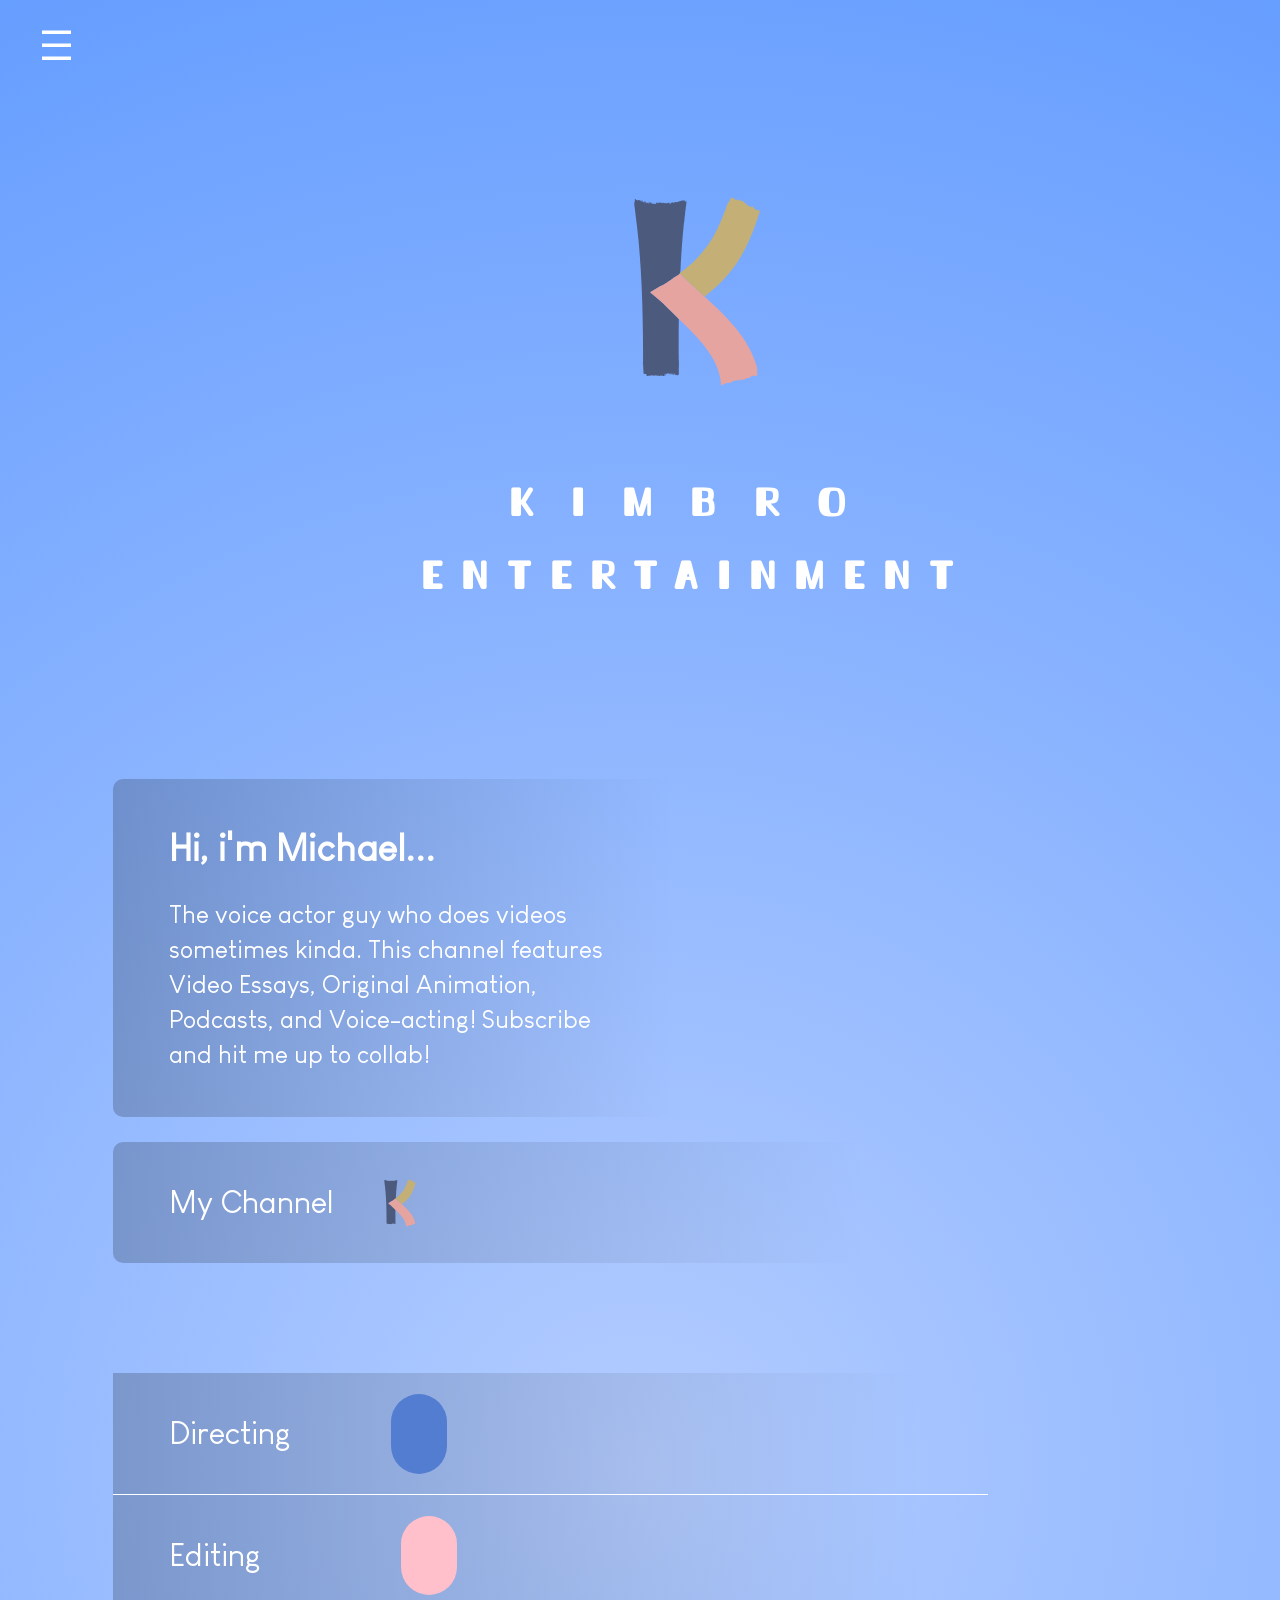
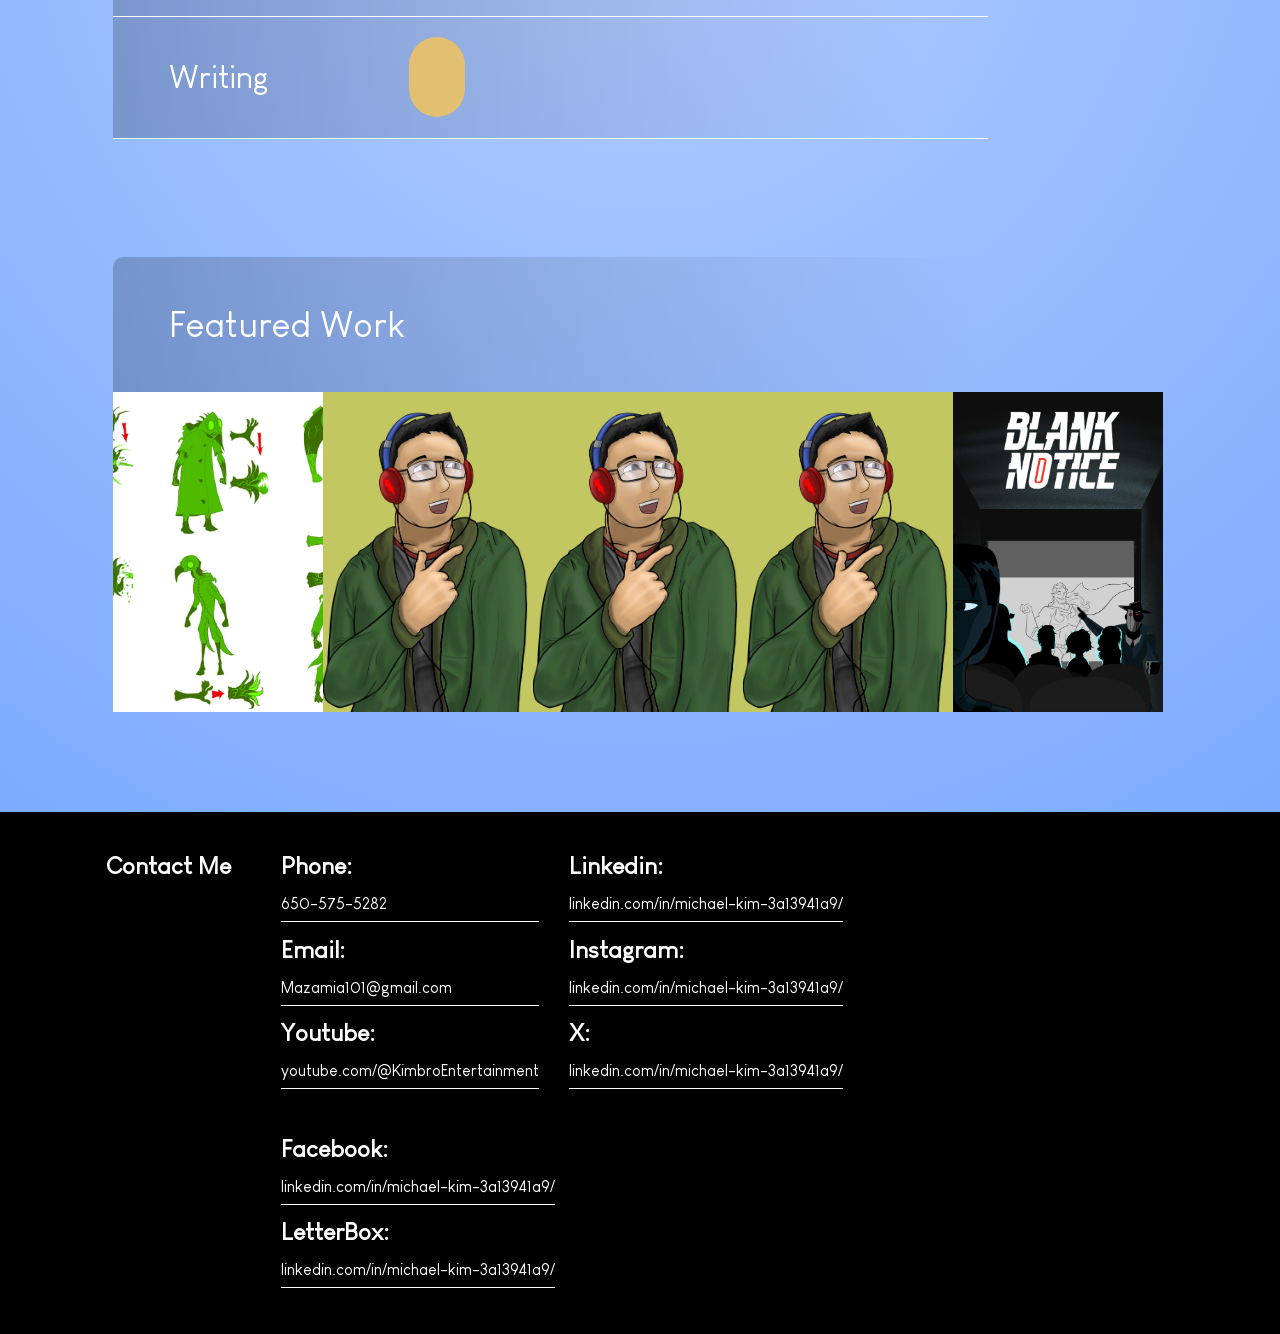
==== index.html @ 1cc4158d "first commit" ====
<!DOCTYPE html>
<html>
    <head>
      <!--Uploaded and changed on Sep 4 3:42-->
      <link rel="icon" type="image/svg+xml" href="Homepage Images/KimbroEntLogo.svg">
      <title>Kimbro Entertainment</title>
        <link href="https://fonts.googleapis.com/css?family=Lato: 100,300,400,700|Luckiest+Guy|Oxygen:300,400" rel="stylesheet">
        <link rel="stylesheet" href="CSS/Homepage.CSS">
        <script src="JS/MichaelKim.js" defer></script>
        <meta name="viewport" content="width=device-width, initial-scale=1.0">
        <!--<script src="JS/main.js"></script>-->
      
      <style>
        a {/* Changes text color */
          color: #000000;                        /* Changes text color */
          text-decoration-line: underline;       /* Ensures the line is visible */
          text-decoration-color: #0000;       /* Changes underline color independently */
          text-decoration-thickness: 2px;       /* Optional: changes underline thickness */
        }
      </style>
    </head>

  <body>
<!-- CLICKABLE INTERACTION ITEM, Lightboxes -->
<div id="lightbox" class="hidden">
    <div id="lightbox-content">
      <img id="lightbox-img" src="" alt=""><!--Image-->
      <video id="lightbox-video" class="hidden" controls></video><!--Video-->
      <iframe id="lightbox-youtube" class="hidden" frameborder="0" allow="autoplay; encrypted-media" allowfullscreen></iframe><!--Iframe Youtube-->
    </div>    
    <!-- <div class="gapMaker"></div> -->
    <div id="arrow-and-captions">
    <div id="closeContainer">
      <span id="lightbox-close" onclick="closeLightbox()">&#10540;</span>
    </div>
      <div id="lightbox-caption"></div><!--Image Description-->
    </div>
        <div id="lightbox-arrows">
          <span id="lightbox-prev" onclick="changeSlide(-1)">&#9655;</span><!--ARRO BACK-->
          <span id="lightbox-next" onclick="changeSlide(1)">&#9655;</span><!--ARRO FORWARD-->
        </div>
  </div>
  <iframe id="lightbox-youtube" class="hidden" frameborder="0" allow="autoplay; encrypted-media" allowfullscreen></iframe>
<!-- CLICKABLE INTERACTION ITEM, lightboxes -->

<div class="flexbox">

<div class="scroller">
    <div class="sticky-follow">
    <div class="details-wrapper">
    <div class="icon-crop">
      <button class="summary-toggle"><p>—<br>—<br>—</p></button> <!-- ☰ -->
    </div>
        <div class="scroll-button">
            <ul class="anchorBar">
              <li class="anchorbar-item"><a href="index.html">Home</a></li>
              <li class="anchorbar-item"><a href="Directing.html">Directing</a></li>
              <li class="anchorbar-item"><a href="Editing.html">Editing</a></li>
              <li class="anchorbar-item"><a href="Writing.html">Writing</a></li>
              <li class="anchorbar-item"><a href="https://www.youtube.com/@KimbroEntertainment" target="_blank">My Channel</a></li>
              <li class="anchorbar-item"><a href="AboutPage.html">About</a></li>
              <li class="anchorbar-item" id="ContactForPhones"><a href="#ContactMe">Contact Me</a></li>
            </ul>
        </div>
      </div>
    </div>
</div>


    <div class="blockbox">
    <div class="Title-Card">
    <div class="mainLogo"><img src="Homepage Images/KimbroEntLogo.svg" alt="Kimbro Ent Logo"/></div><!--Main Logo Face-->
    <h1 class="Title-Words">KIMBRO</h1>
    <h1 class="Title-Words-Line-2" style="letter-spacing: 0.5em;">ENTERTAINMENT</h1>
    </div>
    
    <div class="text-chunk">
        <h2 class="Sans-Serif-Title">Hi, i'm Michael...</h2>
        <p>The voice actor guy who does videos sometimes kinda. This channel features Video Essays, Original Animation, Podcasts, and Voice-acting! Subscribe and hit me up to collab!</p>
    </div>

<a href="https://www.youtube.com/@KimbroEntertainment" target="_blank">
    <div class="category-label-2">
      <h1 class="section-label">My Channel</h1>
      <img src="Homepage Images/KimbroEntLogo.svg" alt="Kimbro Entertainment logo"/>    
  </div>
</a>

<div class="gapMaker"></div>

<a href="Directing.html">
    <div class="category-label">
        <h1 class="section-label">Directing</h1>
        <img src="Homepage Images/Mittens.png" class="section-image" alt="Kimbro Entertainment logo"/>    
    </div>
</a>

<div class="gap"></div>

<a href="Editing.html">
    <div class="category-label">
        <h1 class="section-label">Editing&nbsp;&nbsp;&nbsp;&nbsp;&nbsp;</h1>
        <img src="Homepage Images/Poppy.png" class="section-image2" alt="Kimbro Entertainment logo"/>    
    </div>
</a>

<div class="gap"></div>

<a href="Writing.html">
    <div class="category-label">
        <h1 class="section-label">Writing&nbsp;&nbsp;&nbsp;&nbsp;&nbsp;</h1>
        <img src="Homepage Images/Shibo.png" class="section-image3" alt="Kimbro Entertainment logo"/>
    </div>
</a>
<div class="gap"></div>

<div class="gapMaker"></div>
<br>

    <div class="text-label-Featured-Work" >
        <h2>Featured Work</h2>
    </div>

    <!--<div class="marquee-wrapper">
        <div class="marquee-track">-->
  <div class="workRow">   
          <div class="portfolio-item">
            <img src="Website Graphics/Animation/Blank Notice/Biohazard concept art.jpg"
            alt="Video Game" style="height:100%; width: 100%;"  
            data-images='[{"type":"youtube","src":"VGnrLfl15Lw"},
            {"type":"image","src":"Website Graphics/Animation/Blank Notice/1 BN work.jpg"}, 
            {"type":"image","src":"Website Graphics/Animation/Blank Notice/2 BN work.jpg"},
            {"type":"image","src":"Website Graphics/Animation/Blank Notice/Biohazard concept art.jpg"}]' 
            data-caption="<strong>Title</strong><br><br>Blah blah blah blah blah blah blah blah blah blah blah blah blah blah blah blah blah blah blah blah blah blah blah blah blah.<br> Role: Director<br><br> <a href='https://www.youtube.com/watch?v=VGnrLfl15Lw' target='_blank'> LINK </a>" 
            onclick="openLightbox(this)"/>
            <div class="item-overlay">
              <span class="item-title">Title</span>
            </div>
          </div>
        
          <div class="portfolio-item">
            <img src="Homepage Images/Michael's image.jpg"
            alt="Video Game" style="height:100%; width: 100%;"  
            data-images='[{"type":"youtube","src":"VGnrLfl15Lw"},
            {"type":"image","src":"Website Graphics/Animation/Blank Notice/1 BN work.jpg"}, 
            {"type":"image","src":"Website Graphics/Animation/Blank Notice/2 BN work.jpg"},
            {"type":"image","src":"Website Graphics/Animation/Blank Notice/Biohazard concept art.jpg"}]' 
            data-caption="<strong>Title</strong><br><br>Blah blah blah blah blah blah blah blah blah blah blah blah blah blah blah blah blah blah blah blah blah blah blah blah blah.<br> Role: Director<br><br> <a href='https://www.youtube.com/watch?v=VGnrLfl15Lw' target='_blank'> LINK </a>" 
            onclick="openLightbox(this)"/>
            <div class="item-overlay">
              <span class="item-title">Title</span>
            </div>
          </div>

          <div class="portfolio-item">
            <img src="Homepage Images/Michael's image.jpg"
            alt="Video Game" style="height:100%; width: 100%;"  
            data-images='[{"type":"youtube","src":"VGnrLfl15Lw"},
            {"type":"image","src":"Website Graphics/Animation/Blank Notice/1 BN work.jpg"}, 
            {"type":"image","src":"Website Graphics/Animation/Blank Notice/2 BN work.jpg"},
            {"type":"image","src":"Website Graphics/Animation/Blank Notice/Biohazard concept art.jpg"}]' 
            data-caption="<strong>Title</strong><br><br>Blah blah blah blah blah blah blah blah blah blah blah blah blah blah blah blah blah blah blah blah blah blah blah blah blah.<br> Role: Director<br><br> <a href='https://www.youtube.com/watch?v=VGnrLfl15Lw' target='_blank'> LINK </a>" 
            onclick="openLightbox(this)"/>
            <div class="item-overlay">
              <span class="item-title">Title</span>
            </div>
          </div>

          <div class="portfolio-item">
            <img src="Homepage Images/Michael's image.jpg"
            alt="Video Game" style="height:100%; width: 100%;"  
            data-images='[{"type":"youtube","src":"VGnrLfl15Lw"},
            {"type":"image","src":"Website Graphics/Animation/Blank Notice/1 BN work.jpg"}, 
            {"type":"image","src":"Website Graphics/Animation/Blank Notice/2 BN work.jpg"},
            {"type":"image","src":"Website Graphics/Animation/Blank Notice/Biohazard concept art.jpg"}]' 
            data-caption="<strong>Title</strong><br><br>Blah blah blah blah blah blah blah blah blah blah blah blah blah blah blah blah blah blah blah blah blah blah blah blah blah.<br> Role: Director<br><br> <a href='https://www.youtube.com/watch?v=VGnrLfl15Lw' target='_blank'> LINK </a>" 
            onclick="openLightbox(this)"/>
            <div class="item-overlay">
              <span class="item-title">Title</span>
            </div>
          </div>

    <!-- this is a "scapegoat" item meant to keep the page from lagging. DO NOT DESTROY overflow-cover OR IT WILL LAG-->
          <div class="portfolio-item">
            <img src="Website Graphics/Animation/Blank Notice/1 BN work.jpg"
            alt="Magazine" style="height:100%; width: 100%;"  
            data-images='[{"type":"youtube","src":"VGnrLfl15Lw"},
            {"type":"image","src":"Website Graphics/Animation/Blank Notice/1 BN work.jpg"}, 
            {"type":"image","src":"Website Graphics/Animation/Blank Notice/2 BN work.jpg"},
            {"type":"image","src":"Website Graphics/Animation/Blank Notice/Biohazard concept art.jpg"}]' 
            data-caption="<strong>Blank Notice</strong><br><br> As superheroes begin disappearing after their secret identities are exposed by the detective agency Blank Notice, the sudden emergence of a new hero—Paragon—threatens everything. Forced into a desperate race to save their business, the agency uncovers unsettling clues about the true motives of their enigmatic leader, Dr. Blank.<br> Role: Director<br><br> <a href='https://www.youtube.com/watch?v=VGnrLfl15Lw' target='_blank'> LINK </a>" 
            onclick="openLightbox(this)"/>        
            <div class="item-overlay">
              <span class="item-title">Blank Notice</span>
            </div>
          </div>
        

    </div>
        
      <!--</div>
        </div>-->
      </div>
    </div>

<div class="gapMaker"></div>

    <footer class="footer">
        <h2 class="Sans-Serif-Title" id="ContactMe">Contact Me</h2>
        <div class="Contact-Me" id="ContactMe">
        <ul class="contact-info">
            <li class="contact-item"><strong class="bolded-item1">Phone:</strong><br>  650-575-5282</li>
        <div style=" height: 0.5px; background-color: white; margin-bottom: 10px;"></div><!--DIVIDING BAR for readabilty-->
            <li class="contact-item"><a href="mailto:Mazamia101@gmail.com"><strong class="bolded-item1">Email:</strong><br>  Mazamia101@gmail.com</a></li>
        <div style=" height: 0.5px; background-color: white; margin-bottom: 10px;"></div><!--DIVIDING BAR for readabilty-->
            <li class="contact-item"><a href="https://www.youtube.com/@KimbroEntertainment" target="_blank"><strong class="bolded-item1">Youtube:</strong><br>  youtube.com/@KimbroEntertainment</a></li>
        <div style=" height: 0.5px; background-color: white; margin-bottom: 10px;"></div><!--DIVIDING BAR for readabilty-->
          </ul>
        <ul class="contact-info">
            <li class="contact-item"><a href="https://www.linkedin.com/in/michael-kim-3a13941a9/" target="_blank"><strong class="bolded-item1">Linkedin:</strong><br>  linkedin.com/in/michael-kim-3a13941a9/</a></li>
        <div style=" height: 0.5px; background-color: white; margin-bottom: 10px;"></div><!--DIVIDING BAR for readabilty-->
            <li class="contact-item"><a href="https://www.linkedin.com/in/michael-kim-3a13941a9/" target="_blank"><strong class="bolded-item1">Instagram:</strong><br>  linkedin.com/in/michael-kim-3a13941a9/</a></li>
        <div style=" height: 0.5px; background-color: white; margin-bottom: 10px;"></div><!--DIVIDING BAR for readabilty-->
            <li class="contact-item"><a href="https://www.linkedin.com/in/michael-kim-3a13941a9/" target="_blank"><strong class="bolded-item1">X:</strong><br>  linkedin.com/in/michael-kim-3a13941a9/</a></li>
        <div style=" height: 0.5px; background-color: white; margin-bottom: 10px;"></div><!--DIVIDING BAR for readabilty-->
          </ul>
        <ul class="contact-info">
            <li class="contact-item"><a href="https://www.linkedin.com/in/michael-kim-3a13941a9/" target="_blank"><strong class="bolded-item1">Facebook:</strong><br>  linkedin.com/in/michael-kim-3a13941a9/</a></li>
          <div style=" height: 0.5px; background-color: white; margin-bottom: 10px;"></div><!--DIVIDING BAR for readabilty-->
            <li class="contact-item"><a href="https://www.linkedin.com/in/michael-kim-3a13941a9/" target="_blank"><strong class="bolded-item1">LetterBox:</strong><br>  linkedin.com/in/michael-kim-3a13941a9/</a></li>
          <div style=" height: 0.5px; background-color: white; margin-bottom: 10px;"></div><!--DIVIDING BAR for readabilty-->
          </ul>
        </div>
        <div class="extraSpace"></div><!--BLACK SPACE IN CASE OF PHONE SCREEN INTERFACE-->
    </footer>
  </body>
</html>
---- CSS/Homepage.CSS ----
@font-face {
    src: url('fonts/IndoorKid/IndoorKidVariable[EMPH,slnt,wdth,wght].woff2') format("woff2"),
         url('fonts/IndoorKid/IndoorKidVariable[EMPH,slnt,wdth,wght].woff') format("woff");
    font-family: 'IndoorKid';
    font-style: normal oblique 0deg 15deg;
    font-weight: 300 700;
    }
    
@font-face {
    src: url('fonts/IndoorKid/IndoorKidVariable[EMPH,slnt,wdth,wght].woff2') format("woff2"),
         url('fonts/IndoorKid/IndoorKidVariable[EMPH,slnt,wdth,wght].woff') format("woff");
    font-family: 'IndoorKid';
    font-style: oblique 0deg 15deg;
    font-weight: 300 700;
    }

@font-face{
    src: url('fonts/CartoonyStuff/RoundedBar-Regular.ttf') format("truetype");
    font-family:'RoundedBar';
}

@font-face{
    src: url(fonts/LouisGeorgeCafe/Louis\ George\ Cafe.ttf) format("truetype");
    font-family:'GeorgeLouis';
}

@font-face{
    src: url(fonts/LouisGeorgeCafe/Louis\ George\ Cafe\ Light.ttf) format("truetype");
    font-family:'GeorgeLouisLight';
}

*{
    font-family: 'GeorgeLouis';
    /*border:solid black 1px;*/
}

body{
    margin:0px;
    background: radial-gradient(circle, #B3CCFF, #669EFF);
    overflow-x: hidden;
}
/*THE CONTAINER OF THE SCROLLER AND BLOCK BOX ===================================================================================================================== */
.flexbox{ 
    display:flex;
    /*border:solid 5px red;*/
}

.blockbox{
    display:block;
    overflow-x: hidden;
}


/*THE SCROLLER ===================================================================================================================== */
/* Allow height transitions to interpolate from 0 to auto */
.scroller{
    z-index: 100;
}

.sticky-follow{
    position: sticky;
    top: 0;
    /*border: 5px solid aqua;*/
}

.scroll-button {/* Force content to always render — override the browser's native display:none */
    width: 0px;
    overflow: hidden;
    transition: width 0.4s ease;
    white-space: nowrap;
}

.scroll-button.is-open {
    width: 400px;
}

.icon-crop {
    height: 100px;       /* pick your desired visible height */
    overflow: hidden;
    align-items: center;
}

.summary-toggle{
    display:flex;
    line-height: 1vw;
    font-size: 4vw;
    font-weight:lighter;
    align-items:end;
    padding-left: 40px;
    padding-right: 40px;
}

button{
    background-color: rgba(255, 255, 255, 0.0);
    color:white;
    padding-bottom: -100px;
    margin-bottom: -100px;
    width:100%;
    cursor:context-menu;
    border:none;
}

.summary-toggle p{
  margin:20px 0px;
}


.anchorbar-item{
    font-size: 25px;
    line-height: 80px;
    color: white;
    list-style-type: none; /* Removes the bullet points */
    font-weight:lighter;
}

.anchorbar-item a{
    font-size: 25px;
    color: white;
}

/* HEAD TITLE ITEMS ===================================================================================================================== */
.Title-Card{
    display:block;
    /*border: 1px solid black;*/
    padding: 10vw;
}

.mainLogo{
    display:flex;
    justify-content: center;         /* Centers the image horizontally */
    align-items: center;             /* Centers the image vertically */
    padding-bottom: 5vw;
    padding-top:5vw;
    /*border:solid black*/
}

.mainLogo img{
  width:10vw; 
}

.mainLogoTiny{
  display:flex; 
  column-gap: 1vw; 
  align-items: center;   
  justify-content: flex-end;
  padding: 20px 0px;
}

.mainLogoTiny img{
 width:50px;
}

h1 {
display:block;
}

.Title-Words {
    font-family: 'RoundedBar', sans-serif;
    letter-spacing: 1em; /* Pulls letters closer together */
    display:flex;
    text-align: center;
    font-size: 3vw;
    justify-content: center; /* Centers horizontally */
    align-items: center;     /* Centers vertically */
    color: white;
    /*border:solid black*/
}

.Title-Words-Line-2{
  font-family: 'RoundedBar', sans-serif;
  letter-spacing: 1em; /* Pulls letters closer together */
  display:flex;
  text-align: center;
  font-size: 3vw;
  justify-content: center; /* Centers horizontally */
  align-items: center;     /* Centers vertically */
  color: white;
  /*border:solid black*/
}

.Page-Title {
    font-family: 'GeorgeLouis', sans-serif;
    font-weight: 900;
    display:flex;
    font-size: 50px;
    padding-top:0.5vw;
    padding-bottom:0.5vw;
    padding-right:3vw;
    margin:0px;
    justify-content: right;
    align-items: center;     /* Centers vertically */
    color: white;
    /*border:solid black*/
}

.Page-Title a{
    margin-right:-4%;
    text-align: right;
    z-index: 100;
}

/*DETAILING TEXT STUFF ===================================================================================================================== */
h2 {
  font-weight: 400;
  font-style: normal;
}

  .text-chunk{
    display:block;
    max-width: 450px;
    padding: 1.6vw 4.4vw;
    margin: 25px 0px;
    color: white;
    font-size: 25px;
    font-weight: 100;
    line-height: 35px;
    background: linear-gradient(90deg, rgba(0, 0, 0, 0.2), rgba(0, 0, 0, 0));
    border-radius: 10px;
  }

  .Sans-Serif-Title{
    font-weight: 900;
    color:white;
    white-space: nowrap;
}

 .text-label{
  font-size: 1.5em;
  font-weight: 100;
  line-height: 35px;
    display:flex;
    width: 65%;
    padding: 1.6vw 4.4vw;
    margin:0px;
    color: white;
    background: linear-gradient(90deg, rgba(0, 0, 0, 0.2), rgba(0, 0, 0, 0));
    border-top-left-radius: 10px;
 }

.text-label-Featured-Work{
  font-size: 1.5em;
  font-weight: 100;
  line-height: 35px;
    display:flex;
    width: 65%;
    padding: 1.6vw 4.4vw;
    margin:0px;
    color: white;
    background: linear-gradient(90deg, rgba(0, 0, 0, 0.2), rgba(0, 0, 0, 0));
    border-top-left-radius: 10px;
}

 .category-label{ /* Regular Button */
    display:flex;
    gap:100px;
    padding: 1.6vw 4.4vw;
    background: linear-gradient(90deg, rgba(0, 0, 0, 0.2), rgba(0, 0, 0, 0));
    border-top-right-radius: 10px;
    border-bottom-right-radius: 10px;
    margin: 0px 0px;
    width: 60%;
    transition: width 1s ease-in-out, height 3s ease-in-out, background-color 1s ease, border-radius 1s ease;
 }

 .category-label-2{ /* Youtube Button */
    display:flex;
    gap:50px;
    padding: 1.6vw 4.4vw;
    background: linear-gradient(90deg, rgba(0, 0, 0, 0.2), rgba(0, 0, 0, 0));
    border-radius: 10px;
    margin: 10px 0px;
    width: 55%;
    transition: width 1s ease-in-out, height 3s ease-in-out, background-color 1s ease; 
}


.category-label-2 img{ /* Youtube Button */
  width:2.5vw;
}

.category-label:hover{ 
  height:8%;
  width: 75%;
  background: rgba(0, 0, 0, 0.50);
  border-top-right-radius: 2vw;
  border-bottom-right-radius: 2vw;
}/* Regular Button */

.category-label-2:hover{ /* ---------- Youtube Button ---------- */
  width: 65%;
  background:red;
}

.category-label:hover .section-image{ /* ---------- Mittens Blue ---------- */
 max-height:100%
}

.category-label:hover .section-image2{ /* ---------- Poppy Pink ---------- */
  max-height:100%
}

.category-label:hover .section-image3{ /* ---------- Shibo Yellow ---------- */
 max-height:100%
}

.category-label img{
  border-radius: 100px;
  aspect-ratio: 16 / 9; 
  object-fit: cover;
  width: 8%;
  max-height: 100px;
  object-position: 0px 200px;
  transition: object-position 1s ease, width 1s ease, border-radius 1s ease; 
}

.category-label:hover img{
  object-position: 0px 35%;
  width: 75%;
  border-radius: 5px;
}

 .section-label{ /* Regular Button Text*/
    color:white;
    font-weight: 100;
 }

/*DETAILING IMAGES ===================================================================================================================== */
 .section-image{
    background-color: rgb(82, 125, 209); /* ---------- Mittens Blue ---------- */
 }

 .section-image2{
    background-color: pink; /* ---------- Poppy Pink ---------- */
 }

 .section-image3{
    background-color: rgb(227, 191, 113); /* ---------- Shibo Yellow ---------- */
 }

 .gap{
background-color: white;
height: 1px;  
width:75%
}

/*NON USED right now ========================================================== */
/*Animation scroll*/
 .marquee-wrapper {
    max-width:100vw;
    border-left: solid rgba(0, 0, 0, 0.2);
}
  
.marquee-track {
    display: flex;
    gap: 20px;
    width: fit-content;
    animation: scroll-left 10s linear infinite;
}
  
@keyframes scroll-left {
    from { transform: translateX(0); }
    to   { transform: translateX(-30%); }
}
  
/*.marquee-wrapper:hover .marquee-track {
    animation-play-state: paused;
}*/

/*PRIMARY PORTFOLIO IMAGES ===================================================================================================================== */
.Portfolio-Grid{
    display: grid;
    grid-template-columns: repeat(1, 1fr);
    margin-left:0%;
    margin-right:20%;
    margin-top:1%;
    margin-bottom:1%;
}/*indivisual project page (directing, editing, writing)_______________*/


    .project-portfolio-divider{
        display:block; 
        align-content: center;
        justify-content: center;
        border-bottom: 1px solid white; 
    }

    .project-portfolio-divider img{
    position: relative;
    margin-top: -25%;
    object-fit: cover;
    }

    .project-numbering-box {
        position: relative; /* anchors the number's absolute positioning to this box */
    }
    
    .project-numbering-box h1 {
        position: absolute;
        left: 10px;         /* adjust to taste */
        bottom: 10px;        /* or top, depending on where you want the number */
        margin: 0;
        color: white;
    }

    .project-item{
        max-width: 80%;
        max-height: 5vw;
        overflow: hidden;
        position: relative;
        transform-origin: center; /* anchors the bottom edge, grows upward */
        border-width: 0px; 
        transition: max-width 0.5s ease, max-height 0.5s ease, border-radius 1s ease, border-width 0.5s ease;
        -webkit-mask-image: linear-gradient(to right, black 50%, black 0%, transparent 100%);
        mask-image: linear-gradient(to right, black 0%, black 50%, transparent 100%); 
    }
    
    .project-item:hover{
        max-width: 100%;
        max-height: 40vw;
        border-top-right-radius: 10vw;
        border-bottom-right-radius: 10vw;        
        border-color: rgb(255,255,255,1); 
        border-width: 5px;
        -webkit-mask-image: linear-gradient(to right, black 100%, transparent 0%);
        mask-image: linear-gradient(to right, black 100%, transparent 0%);
    }

/*indivisual project page (directing, editing, writing)_______________*/
.workRow {
    display: grid;
    grid-template-columns: repeat(5,1fr); /* 1fr, auto-fit, or 300px also works */
    width:90%;
    gap: 0px;                            /* Adds spacing between items */
    overflow-x:hidden;        /* Enables horizontal scrolling when content overflows */
    overflow-y:hidden;      /* Hides vertical scrolling */
    scroll-behavior: smooth;
  }

  .workRow img{
    width: 100%;        /* Forces the image to match cell width */
    height: 100%;       /* Forces the image to match cell height */
    object-fit: cover;  /* Crops and scales cleanly without squishing */
    object-position: center; /* Keeps the middle of the photo visible */
  }


.portfolio-item{
    overflow: hidden;
    object-fit: cover;
    transform-origin: center; /* anchors the bottom edge, grows upward */
    transition: transform 1s ease;
    /*border: 0.5px solid black;*/
  }

.portfolio-item:hover {
    transform: scale(1.2) translateY(0px);
} 
  .item-overlay {
    position: absolute;
    top: 0;
    left: 0;
    width: 100%;
    height: 100%;
    background: rgba(0, 0, 0, 0);   /* fully transparent by default */
    display: flex;
    align-items: center;
    justify-content: center;
    opacity: 0;                      /* invisible until hovered */
    transition: all 0.3s ease;       /* smooth fade in/out */
    pointer-events: none;   /* lets clicks pass through to the image underneath */
  }
  
  .portfolio-item:hover .item-overlay {
    background: rgba(0, 0, 0, 0.75);  /* darkens on hover */
    opacity: 1;
  }

  .project-item:hover .item-overlay {
    background: rgba(0, 0, 0, 0.75);  /* darkens on hover in project page*/
    opacity: 1;
  }
  
  .item-title {
    color: white;
    font-size: 2rem;
    text-align: center;
    padding: 10px;
    font-weight: 100;
  }

  .project-item-title {
    color: white;
    font-size: 5rem;
    text-align: center;
    padding: 10px;
    font-weight: 100;
  }
  /*^ animation scroll ^*/

/*CLICKABLE IMAGES FUNCTION ===================================================================================================================== */
  .hidden {
    display: none;
  }
  
  #lightbox {
    position: fixed;
    top: 0; left: 0;
    width: 100%; height: 100%;
    background: linear-gradient(to right, rgb(0,0,0,0.8), rgb(0,0,0,1), rgb(0,0,0,1), rgb(0,0,0,1), rgb(0,0,0,1), rgb(0,0,0,0.8));
    z-index: 1000;
    display: flex;
    flex-wrap: wrap;
    align-items: center;
    justify-content: center;  
}
  
  #lightbox.hidden {
    display: none;   /* now wins over #lightbox's display: flex */
  }
  
  #lightbox-content {
    display:flex;
    gap: 85px;
    width: 80vw;
    max-height: 60vw;
    align-items: center;
    justify-content: center;
  }
  
  #lightbox-img {
    max-height: 85vh;
    max-width: 60vw;
    object-fit: contain;
    padding-right: 5vw;
  }

  #lightbox-youtube{
    position: relative;
    width: 1200px;
    height: 675px;  
    padding-right: 5vw;
  }

  #arrow-and-captions{ /*options to close and flip through items_______________*/
    position:static;
    top: 4vw;
    right: 60px;
    max-width: 15vw;
    display:block;
    /*border:solid red;*/
  }
  
  #lightbox-caption {
    color: white;
    font-size: 1.5rem;
    font-family: 'GeorgeLouisLight';
  }

  #lightbox-caption strong{ /*can make the title different style and size*/
    color: white;
    font-size: 2.5rem;
    font-weight: 900;
  }


#lightbox-caption a{ /*can make the link different style and size*/
    color: white;
    font-size: 1.4rem;
    font-family:'GeorgeLouis';
    font-weight:bolder;
    text-decoration: none;
    transform-origin: center;
    opacity: 75%;
    transition: opacity 1s ease, font-size 1s ease, text-decoration 2s ease-in-out;
}

#lightbox-caption:hover a{
    color: white;
    opacity: 100%;
    font-size: 2rem;
    text-decoration: underline;
}

#closeContainer{
    display:flex;
    justify-content: right;
    padding:10px;
}

  #lightbox-close {
    position:absolute;
    top:2.5vw;
    right: 5vw;
    color: white;
    font-size:8rem;
    font-weight:lighter;
    cursor: pointer;
    transform-origin: bottom;
    transition: font-size 0.5s ease,font-weight 0.5s ease;
  }

  #lightbox-close:hover {
    color: white;
    font-size:12rem;
    font-weight:bolder;
    cursor: pointer;
  }

  #lightbox-arrows{
    display:flex;
    position: absolute;
    bottom:3vw;
    right: 5vw;
  }

    /*cilckable arrows for multi stack*/
  #lightbox-prev, #lightbox-next {
    color: white;
    font-size: 5rem;
    cursor: pointer;
    padding: 10px 10px;
    user-select: none; /* prevents the arrow text from being selected/highlighted on click */
    transform-origin: bottom;
    transition:font-size 0.5s ease;
  }

  #lightbox-prev:hover, #lightbox-next:hover {
    font-size: 6rem;
  }
  
  #lightbox-prev {
    left: 20px;
    transform: scale(-1,1);
}
  
  #lightbox-next {
    right: 20px;
  }
/*options to close and flip through items_______________*/
  

  .gapMaker{
    height: 100px; /* Adjust thickness as needed */
    background-color: rgba(255, 255, 255, 0.0);
    width: 100%; /* Spans the full width */
    margin: 0px; /* Space above and below the bar */
  }
  
/*CLICKABLE IMAGES FUNCTION, Lightboxes*/



/* LOBBY IMAGE ITEMS (ABOUT PAGE and Porfolio pages) ===================================================================================================================== */
  .lobby-image {
    max-width: 90%;
    max-height: 50%;
    overflow: hidden;
    display:block;
    border-radius: 10px;
  }

  .lobby-image img{
    width: 100%;
    height:100%;
  }
  
  .lobby-image video {
    display: block;   /* removes inline-element whitespace quirks */
    width: 100%;
    height: 100%;
    object-fit: cover;
    object-position: center;
  }
  
  .lobby-image iframe {
    position: absolute;
    top: 50%;
    left: 50%;
    width: 100vw;
    height: 56.25vw;      /* maintains 16:9 (9/16 = 0.5625) */
    min-width: 177.78vh;  /* 16/9 = 1.7778 — ensures full width coverage even on tall/narrow screens */
    min-height: 100%;
    transform: translate(-50%, -50%);  /* re-centers after oversizing */
    border: none;
    pointer-events: none;
  }/* homepage image or video */

  .characters{
    height:22vw; 
    width: 39vw; 
    margin-bottom:-4px
  }

/* FOOTER ===================================================================================================================== */
footer{
    background-color: black;
    padding: 1.6vw 8.3vw;
    display:flex;
    column-gap:50px
}

.Contact-Me{
    display:flex;
    line-height: 35px;
    flex-wrap: wrap;
    column-gap: 30px;
}


#contactMe{
    color:white
}

.contact-info{
    list-style-type: none; /* Removes the bullet points */
    padding-left: 0px;
    color: white;
}

.contact-item a{
    color: white;
}

/*.contact-item strong{ font-weight: 900; text-decoration: underline; text-decoration-thickness: 1px; text-underline-offset: 10px; }*/

.contact-info strong{
    font-size: x-large;
}

.extraSpace{
height:20vw;
display:block;
}

/*FOR PHONE INTERFACES =============================================================================================================================================================================== */
/* =============================================================================================================================================================================== */
/* =============================================================================================================================================================================== */
/* =============================================================================================================================================================================== */
/* =============================================================================================================================================================================== */
/* Mobile-friendly overrides (for screens 768px wide or smaller) */
@media screen and (max-width: 900px) {
  
  /* HEAD TITLE ITEMS ===================================================================================================================== */
.Title-Card{
  display:block;
  /*border: 1px solid black;*/
  padding: 10vw;
}

.mainLogo{
  display:flex;
  justify-content: center;         /* Centers the image horizontally */
  align-items: center;             /* Centers the image vertically */
  padding-bottom: 5vw;
  padding-top:5vw;
  /*border:solid black*/
}

.mainLogo img{
width:15vw; 
}

.mainLogoTiny{
  display:flex; 
  column-gap: 2vw; 
  align-items: center;   
  justify-content: flex-end;
}

.mainLogoTiny img{
width:25px;
}

h1 {
display:block;
font-size:1.5em;
}

.Title-Words {
  font-size:2em;
  letter-spacing: 0.1em;
}

.Title-Words-Line-2{
  letter-spacing: 1em; /* Pulls letters closer together */
  font-size: 1.25em;
  /*border:solid black*/
}

.Page-Title {
  font-family: 'GeorgeLouis', sans-serif;
  font-weight: 500;
  display:flex;
  font-size: 1.5em;
  padding-top:4vw;
  padding-bottom:4vw;
  padding-right: 1vw;  
  margin:0px;
  justify-content: right;
  align-items: center;     /* Centers vertically */
  color: white;
  /*border:solid black*/
}
h2 {
  font-weight: 400;
  font-style: normal;
  line-height: 1.5em;
}

/*DETAILING TEXT STUFF ===================================================================================================================== */
  .text-chunk{
    font-size: 18px;
    font-weight: 100;
    line-height: 25px;
    display:block;
    max-width: 450px;
    padding: 1.6vw 4.4vw;
    margin-top: 25px;
    margin-bottom: 25px;
    margin-right: 25px;
    color: white;
    background: linear-gradient(90deg, rgba(0, 0, 0, 0.2), rgba(0, 0, 0, 0));
    border-radius: 10px;
  }

  .text-chunk h2{
    font-size: 1.5em;
    line-height: 35px;
  }

  .Sans-Serif-Title{
    font-size:35px;
    font-weight: 400;
    color:white;
    white-space: wrap;
}

 .text-label{
    display:none;
    width: 65%;
    padding: 1.6vw 4.4vw;
    margin:0px;
    color: white;
    font-size: 18px;
    font-weight: 100;
    line-height: 25px;
    background: linear-gradient(90deg, rgba(0, 0, 0, 0.2), rgba(0, 0, 0, 0));
    border-top-left-radius: 10px;
 }

 .text-label-Featured-Work{
  display:none;
 }

 .category-label-2{
  width:70vw;
 }

 .category-label-2 img{ /* Youtube Button */
  width:10vw;
}

/* BLOCK BOX ON PHONE ===================================================================================================================== */
.flexbox{ 
  display:flex;
  /*border:solid 5px red;*/
}

.blockbox{
  display:block;
  overflow-x: hidden;
  margin-bottom: 10vw;
  padding-left: 12vw;
  padding-right:5vw;
}

/* SCROLLER STUFF ON PHONE =====================================================================================================================*/
/* Allow height transitions to interpolate from 0 to auto */
.scroller{
  z-index: 100;
  position:fixed;
  height:100vh;
}

.sticky-follow{
  position: sticky;
  top: 0px;
  /*border: 5px solid aqua;*/
}
/* Force content to always render — override the browser's native display:none */
.scroll-button {
  width: 0px;
  overflow: hidden;
  transition: width 0.4s ease;
  white-space: nowrap;
}

.scroll-button.is-open {
  width: 250px;
}

.icon-crop {
  height: 100px;/* pick your desired visible height */
  overflow: hidden;
  align-items: center;
  border-bottom-right-radius: 2.5vw;
}

.summary-toggle{
  display:flex;
  line-height: 0.5em;
  font-size: 2em;
  font-weight:lighter;
  align-items:end;
  padding-left: 5vw;
  padding-right: 5vw;  
}

.summary-toggle p{
  margin:30px 0px;
}

button{
  background-color: rgba(255, 255, 255, 0.0);
  color:white;
  padding-bottom: -100px;
  margin-bottom: -100px;
  width:100%;
  cursor:context-menu;
  border:none;
}

button.clicked {
  background-color: rgba(0, 0, 0, 0.9);
  color: white;
  -webkit-mask-image: linear-gradient(to right, black 50%, black 0%, transparent 100%);
  mask-image: linear-gradient(to right, black 0%, black 50%, transparent 100%); 
}

.details-wrapper{
  background-color:#0000009f;
  height:100px;/* nav bar open icon */
  border-bottom-right-radius: 2.5vw;
  transition: background-color 1s ease, height 0.5s ease;
}

.details-wrapper.clicked{
  background-color:#fffffff0;
  height:fit-content;
}

.anchorbar-item{
  font-size: 25px;
  line-height: 10vh;
  color: white;
  list-style-type: none; /* Removes the bullet points */
  font-weight:lighter;
}
.anchorbar-item a{
  color:black;
}

#ContactForPhones{
  display:none;
  pointer-events: none;
}

/* LOBBY IMAGE STUFF ON PHONE ===================================================================================================================== */
.lobby-image {
  max-width: 90%;
  max-height: 100%;
  overflow: hidden;
  display:block;
  border-radius: 10px;
}

.lobby-image img{
  width: 100%;
  height:100%;
}

.lobby-image video {
  display: block;   /* removes inline-element whitespace quirks */
  width: 100%;
  height: 100%;
  object-fit: cover;
  object-position: center;
}

.lobby-image iframe {
  position: absolute;
  top: 50%;
  left: 50%;
  width: 100vw;
  height: 56.25vw;      /* maintains 16:9 (9/16 = 0.5625) */
  min-width: 177.78vh;  /* 16/9 = 1.7778 — ensures full width coverage even on tall/narrow screens */
  min-height: 100%;
  transform: translate(-50%, -50%);  /* re-centers after oversizing */
  border: none;
  pointer-events: none;
}/* homepage image or video */

.characters{
  height:44vw; 
  width: 78vw; 
  margin-bottom:-4px
}

.workRow {
  display: none;
}

/*PRIMARY PORTFOLIO IMAGES ===================================================================================================================== */
.Portfolio-Grid{
  display: grid;
  grid-template-columns: repeat(1, 1fr);
  margin-left:0%;
  margin-right:5%;
  margin-top:0%;
  margin-bottom:1%;
}/*indivisual project page (directing, editing, writing)_______________*/


  .project-portfolio-divider{
      display:block; 
      align-content: center;
      justify-content: center;
      border-bottom: 1px solid white; 
  }

  .project-portfolio-divider img{
  position: relative;
  margin-top: -5%;
  object-fit: cover;
  }

  .project-numbering-box {
      position: relative; /* anchors the number's absolute positioning to this box */
  }
  
  .project-numbering-box h1 {
      position: absolute;
      left: 10px;         /* adjust to taste */
      bottom: 10px;        /* or top, depending on where you want the number */
      margin: 0;
      color: white;
  }

  .project-item{
      max-width: 100%;
      max-height: 20vw;
      overflow: hidden;
      position: relative;
      transform-origin: center; /* anchors the bottom edge, grows upward */
      border-width: 0px; 
      transition: max-width 0.5s ease, max-height 0.5s ease, border-radius 1s ease, border-width 0.5s ease;
      -webkit-mask-image: linear-gradient(to right, black 70%, black 0%, transparent 100%);
      mask-image: linear-gradient(to right, black 0%, black 70%, transparent 100%); 
  }
  
  .project-item:hover{
      max-width: 100%;
      max-height: 40vw;
      border-top-right-radius: 10vw;
      border-bottom-right-radius: 10vw;        
      border-color: rgb(255,255,255,1); 
      border-width: 5px;
      -webkit-mask-image: linear-gradient(to right, black 100%, transparent 0%);
      mask-image: linear-gradient(to right, black 100%, transparent 0%);
  }

  .category-label{ /* Regular Button */
    display:flex;
    gap:100px;
    width:70vw;
  }

/*CLICKABLE IMAGES FUNCTION ===================================================================================================================== */
.hidden {
  display: none;
}

#lightbox {
  position: fixed;
  top: 0; left: 0;
  width: 100%; height: 100%;
  background: linear-gradient(to right, rgb(0,0,0,0.8), rgb(0,0,0,1), rgb(0,0,0,1), rgb(0,0,0,1), rgb(0,0,0,1), rgb(0,0,0,0.8));
  z-index: 1000;
  overflow-y: auto;
  display:block;
}

#lightbox.hidden {
  display: none;   /* now wins over #lightbox's display: flex */
}

#lightbox-content {
  display:flex;
  gap: 85px;
  padding-left:10vw;
  padding-right:10vw;
  padding-top:6rem;
  padding-bottom:5vw;
  max-width: 100%;
  max-height: 100%;
  align-items: center;
  justify-content: center;
}

#lightbox-youtube{
  height: 40vw;
  max-width: 80vw;
}

#lightbox-img {
  height: 80vw;
  max-width: 80vw;
  object-fit: contain;
}

#arrow-and-captions{ /*options to close and flip through items_______________*/
  position: static;
  max-width: 80vw;
  display:block;
  padding:0vw 10vw;
  margin-bottom:15vw;
  /*border:solid red;*/
}

#lightbox-caption {
  color: white;
  font-size: 1.5rem;
  font-family: 'GeorgeLouisLight';
  width: 80vw;
}

#lightbox-caption strong{ /*can make the title different style and size*/
  color: white;
  font-size: 2.5rem;
  font-weight: 900;
}


#lightbox-caption a{ /*can make the link different style and size*/
  color: white;
  font-size: 1.4rem;
  font-family:'GeorgeLouis';
  font-weight:bolder;
  text-decoration: none;
  transform-origin: center;
  opacity: 75%;
  transition: opacity 1s ease, font-size 1s ease, text-decoration 2s ease-in-out;
}

#lightbox-caption:hover a{
  color: white;
  opacity: 100%;
  font-size: 2rem;
  text-decoration: underline;
}

#closeContainer{
  display:flex;
  justify-content: right;
  padding:10px;
}

#lightbox-close {
position:absolute;
font-size:4rem;
top:2vw;
right: 5vw;
z-index: 900;
}

#lightbox-close:hover {
  color: white;
  font-size:8rem;
  font-weight:bolder;
  cursor: pointer;
}

#lightbox-arrows{
  display:flex;
  column-gap: 10vw;
  position: absolute;
  top:2.5vw;
  left: 8vw;
  height:fit-content
}

  /*cilckable arrows for multi stack*/
#lightbox-prev, #lightbox-next {
  color: white;
  font-size: 2.5rem;
  cursor: pointer;
  padding: 10px 10px;
  user-select: none; /* prevents the arrow text from being selected/highlighted on click */
  transform-origin: bottom;
  transition:font-size 0.5s ease;
}

#lightbox-prev:hover, #lightbox-next:hover {
  font-size: 2.5rem;
}

#lightbox-prev {
  left: 20px;
  transform: scale(-1,1);
}

#lightbox-next {
  right: 20px;
}
/*options to close and flip through items_______________*/
/*CLICKABLE IMAGES FUNCTION, Lightboxes*/




/* FOOTER STUFF ON PHONE===================================================================================================================== */
footer{
  background-color: black;
  padding: 1.6vw 8.3vw;
  display:block;
}

footer .Sans-Serif-Title{
font-size: 1.5em;
}

.Contact-Me{
  display:block;
}

#contactMe{
  color:white
}

.contact-info{
  list-style-type: none; /* Removes the bullet points */
  padding-left: 0px;
  color: white;
}

.contact-item a{
  color: white;
}

.extraSpace{
height:15vw;
display:block;
}

.gapMaker{
  display:none;
}


}
/* End of phone=============================================================================================================================================================================== */
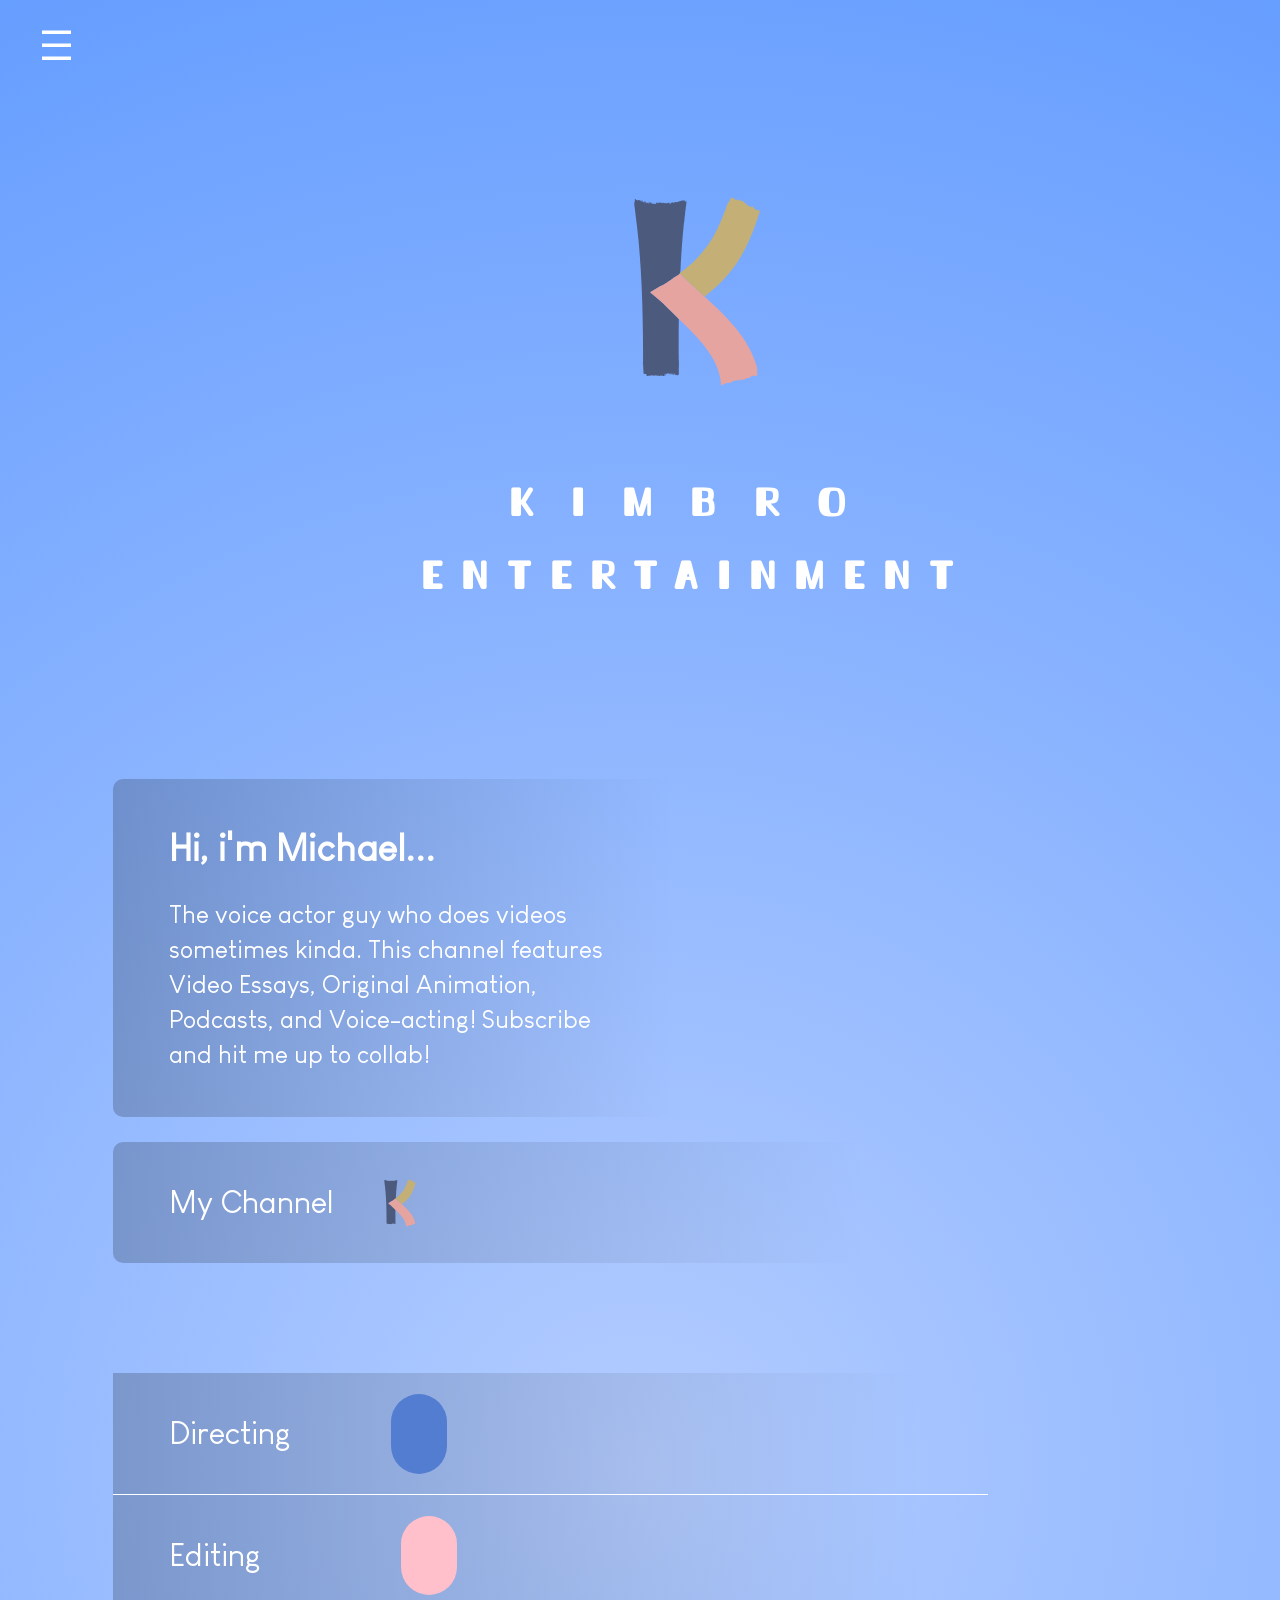
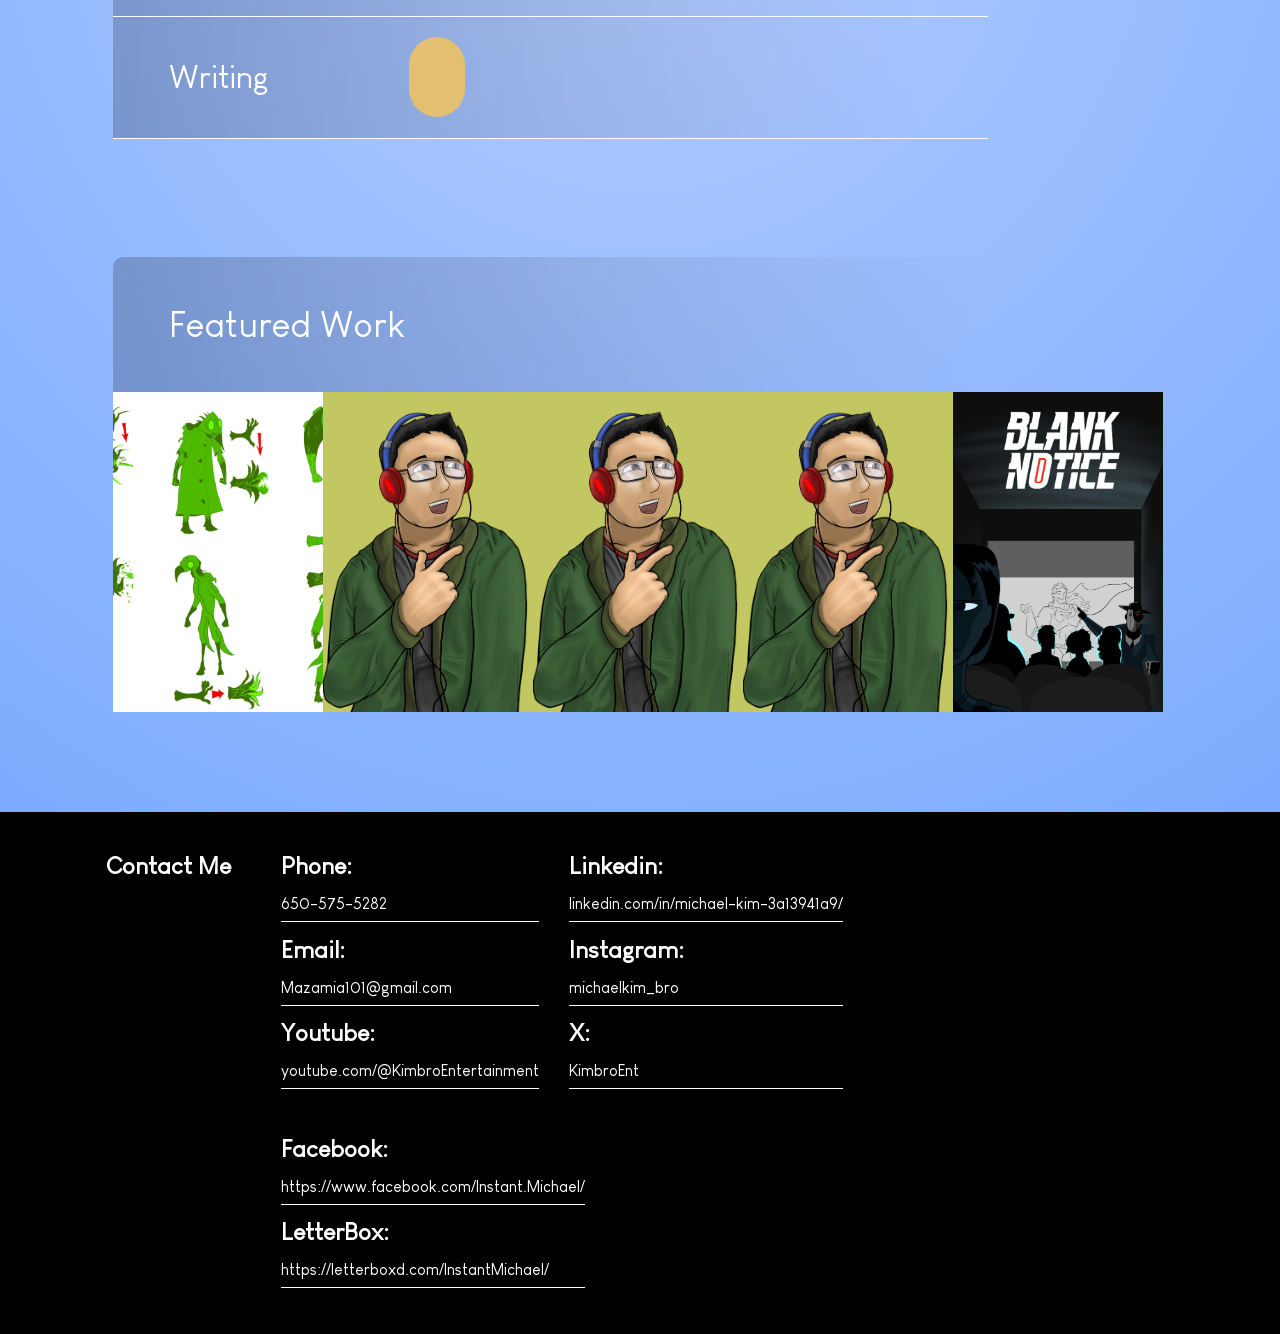
==== commit 974a4606: "Edited Interface to user satisfaction and updated contact information." ====
--- a/index.html
+++ b/index.html
@@ -1,7 +1,7 @@
 <!DOCTYPE html>
 <html>
     <head>
-      <!--Uploaded and changed on Sep 4 3:42-->
+      <!--Edited and changed on Sep 4 5:00 PM-->
       <link rel="icon" type="image/svg+xml" href="Homepage Images/KimbroEntLogo.svg">
       <title>Kimbro Entertainment</title>
         <link href="https://fonts.googleapis.com/css?family=Lato: 100,300,400,700|Luckiest+Guy|Oxygen:300,400" rel="stylesheet">
@@ -219,15 +219,15 @@
         <ul class="contact-info">
             <li class="contact-item"><a href="https://www.linkedin.com/in/michael-kim-3a13941a9/" target="_blank"><strong class="bolded-item1">Linkedin:</strong><br>  linkedin.com/in/michael-kim-3a13941a9/</a></li>
         <div style=" height: 0.5px; background-color: white; margin-bottom: 10px;"></div><!--DIVIDING BAR for readabilty-->
-            <li class="contact-item"><a href="https://www.linkedin.com/in/michael-kim-3a13941a9/" target="_blank"><strong class="bolded-item1">Instagram:</strong><br>  linkedin.com/in/michael-kim-3a13941a9/</a></li>
-        <div style=" height: 0.5px; background-color: white; margin-bottom: 10px;"></div><!--DIVIDING BAR for readabilty-->
-            <li class="contact-item"><a href="https://www.linkedin.com/in/michael-kim-3a13941a9/" target="_blank"><strong class="bolded-item1">X:</strong><br>  linkedin.com/in/michael-kim-3a13941a9/</a></li>
+            <li class="contact-item"><a href="https://www.instagram.com/michaelkim_bro/" target="_blank"><strong class="bolded-item1">Instagram:</strong><br>  michaelkim_bro</a></li>
+        <div style=" height: 0.5px; background-color: white; margin-bottom: 10px;"></div><!--DIVIDING BAR for readabilty-->
+            <li class="contact-item"><a href="https://x.com/KimbroEnt" target="_blank"><strong class="bolded-item1">X:</strong><br>  KimbroEnt</a></li>
         <div style=" height: 0.5px; background-color: white; margin-bottom: 10px;"></div><!--DIVIDING BAR for readabilty-->
           </ul>
         <ul class="contact-info">
-            <li class="contact-item"><a href="https://www.linkedin.com/in/michael-kim-3a13941a9/" target="_blank"><strong class="bolded-item1">Facebook:</strong><br>  linkedin.com/in/michael-kim-3a13941a9/</a></li>
+            <li class="contact-item"><a href="https://www.facebook.com/Instant.Michael/ " target="_blank"><strong class="bolded-item1">Facebook:</strong><br>  https://www.facebook.com/Instant.Michael/ </a></li>
           <div style=" height: 0.5px; background-color: white; margin-bottom: 10px;"></div><!--DIVIDING BAR for readabilty-->
-            <li class="contact-item"><a href="https://www.linkedin.com/in/michael-kim-3a13941a9/" target="_blank"><strong class="bolded-item1">LetterBox:</strong><br>  linkedin.com/in/michael-kim-3a13941a9/</a></li>
+            <li class="contact-item"><a href="https://letterboxd.com/InstantMichael/" target="_blank"><strong class="bolded-item1">LetterBox:</strong><br>  https://letterboxd.com/InstantMichael/</a></li>
           <div style=" height: 0.5px; background-color: white; margin-bottom: 10px;"></div><!--DIVIDING BAR for readabilty-->
           </ul>
         </div>
--- a/CSS/Homepage.CSS
+++ b/CSS/Homepage.CSS
@@ -896,7 +896,7 @@
 }
 
 .scroll-button.is-open {
-  width: 250px;
+  width: 200px;
 }
 
 .icon-crop {
@@ -912,8 +912,8 @@
   font-size: 2em;
   font-weight:lighter;
   align-items:end;
-  padding-left: 5vw;
-  padding-right: 5vw;  
+  padding-left: 2.5vw;
+  padding-right: 2.5vw;  
 }
 
 .summary-toggle p{
@@ -938,8 +938,10 @@
 }
 
 .details-wrapper{
-  background-color:#0000009f;
+  margin-top: 10px;
+  background-color:#00000040;
   height:100px;/* nav bar open icon */
+  border-top-right-radius: 2.5vw;
   border-bottom-right-radius: 2.5vw;
   transition: background-color 1s ease, height 0.5s ease;
 }
@@ -950,13 +952,13 @@
 }
 
 .anchorbar-item{
-  font-size: 25px;
   line-height: 10vh;
   color: white;
   list-style-type: none; /* Removes the bullet points */
   font-weight:lighter;
 }
 .anchorbar-item a{
+  font-size: 0.75em;
   color:black;
 }
 
